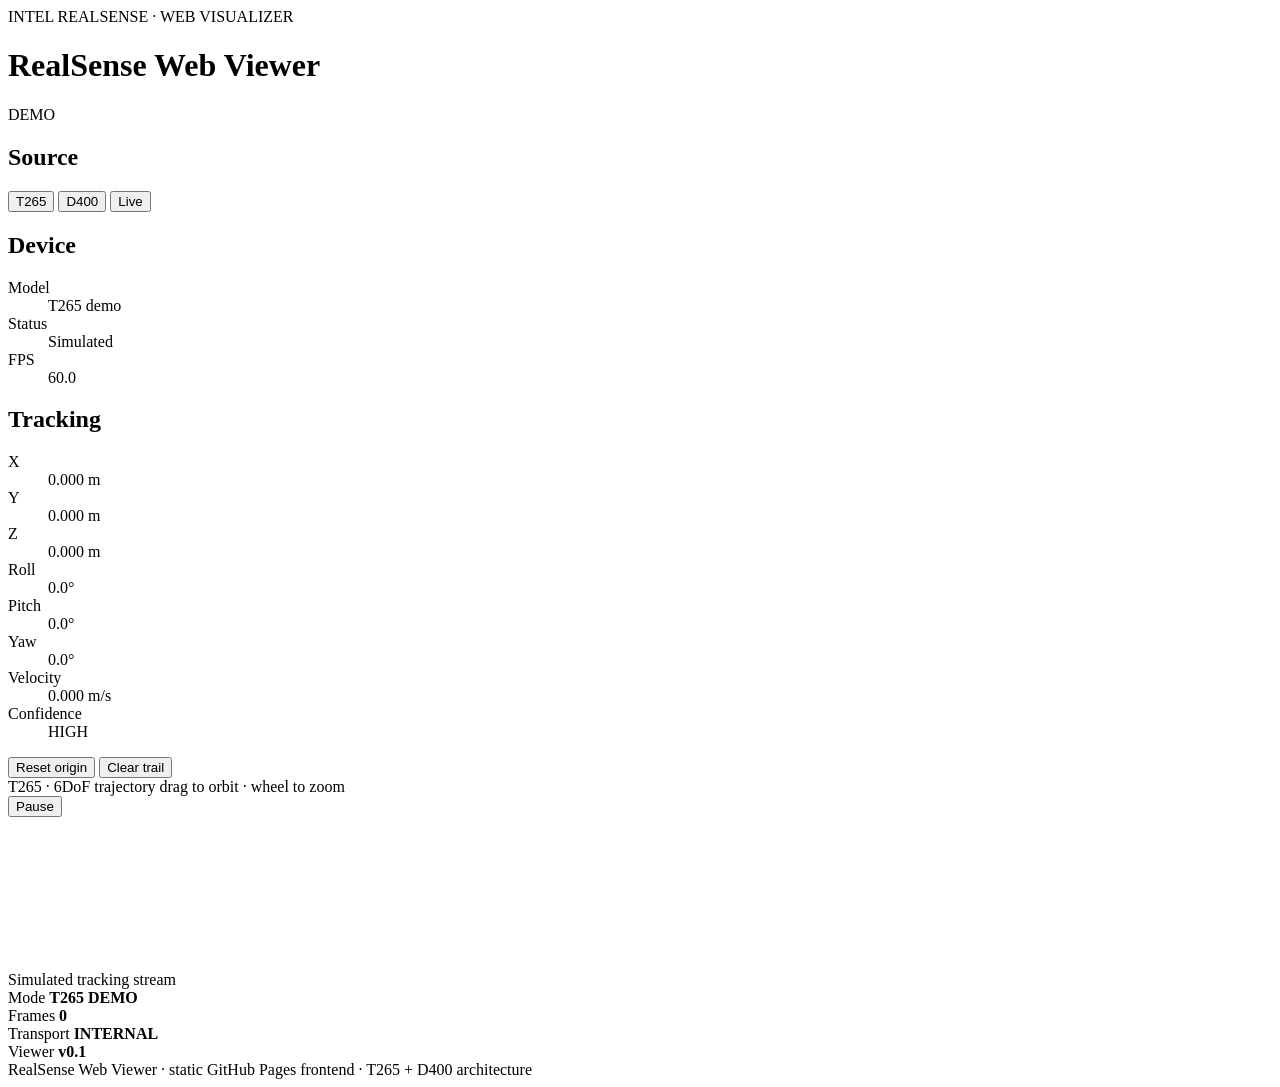
==== index.html @ c5e525b1 "Add browser viewer shell" ====
<!doctype html>
<html lang="en">
<head>
  <meta charset="utf-8" />
  <meta name="viewport" content="width=device-width, initial-scale=1" />
  <meta name="theme-color" content="#0b0f14" />
  <title>RealSense Web Viewer</title>
  <link rel="stylesheet" href="styles.css" />
</head>
<body>
  <header class="topbar">
    <div>
      <div class="eyebrow">INTEL REALSENSE · WEB VISUALIZER</div>
      <h1>RealSense Web Viewer</h1>
    </div>
    <div id="connectionBadge" class="badge badge-demo">DEMO</div>
  </header>

  <main class="layout">
    <aside class="sidebar card">
      <section>
        <h2>Source</h2>
        <div class="segmented" role="group" aria-label="Viewer mode">
          <button class="mode-button active" data-mode="t265">T265</button>
          <button class="mode-button" data-mode="d400">D400</button>
          <button class="mode-button" data-mode="live">Live</button>
        </div>
      </section>

      <section id="devicePanel">
        <h2>Device</h2>
        <dl class="readout-list">
          <div><dt>Model</dt><dd id="deviceModel">T265 demo</dd></div>
          <div><dt>Status</dt><dd id="deviceStatus">Simulated</dd></div>
          <div><dt>FPS</dt><dd id="fpsValue">60.0</dd></div>
        </dl>
      </section>

      <section id="t265Controls">
        <h2>Tracking</h2>
        <dl class="readout-list compact">
          <div><dt>X</dt><dd id="posX">0.000 m</dd></div>
          <div><dt>Y</dt><dd id="posY">0.000 m</dd></div>
          <div><dt>Z</dt><dd id="posZ">0.000 m</dd></div>
          <div><dt>Roll</dt><dd id="rollValue">0.0°</dd></div>
          <div><dt>Pitch</dt><dd id="pitchValue">0.0°</dd></div>
          <div><dt>Yaw</dt><dd id="yawValue">0.0°</dd></div>
          <div><dt>Velocity</dt><dd id="velocityValue">0.000 m/s</dd></div>
          <div><dt>Confidence</dt><dd id="confidenceValue">HIGH</dd></div>
        </dl>
        <div class="button-row">
          <button id="resetOrigin" class="secondary">Reset origin</button>
          <button id="clearTrail" class="secondary">Clear trail</button>
        </div>
      </section>

      <section id="d400Controls" hidden>
        <h2>Depth</h2>
        <label class="field-label" for="depthRange">Display range <span id="depthRangeLabel">4.0 m</span></label>
        <input id="depthRange" type="range" min="1" max="10" step="0.1" value="4" />
        <dl class="readout-list compact">
          <div><dt>Probe X</dt><dd id="probeX">—</dd></div>
          <div><dt>Probe Y</dt><dd id="probeY">—</dd></div>
          <div><dt>Depth</dt><dd id="probeDepth">—</dd></div>
        </dl>
      </section>

      <section id="liveControls" hidden>
        <h2>Live bridge</h2>
        <label class="field-label" for="bridgeUrl">WebSocket endpoint</label>
        <input id="bridgeUrl" class="text-input" type="text" value="ws://127.0.0.1:8765" spellcheck="false" />
        <button id="connectBridge" class="primary full-width">Connect</button>
        <p id="bridgeHint" class="hint">The native bridge is not part of v0.1 yet. This frontend already accepts the documented pose/depth messages.</p>
      </section>
    </aside>

    <section class="workspace">
      <div class="card viewer-card">
        <div class="viewer-header">
          <div>
            <span id="viewerTitle">T265 · 6DoF trajectory</span>
            <span id="viewerSubtitle" class="muted">drag to orbit · wheel to zoom</span>
          </div>
          <button id="pauseButton" class="secondary small">Pause</button>
        </div>
        <div class="canvas-shell">
          <canvas id="viewerCanvas"></canvas>
          <div id="canvasOverlay" class="canvas-overlay">
            <span class="dot live-dot"></span>
            <span id="overlayText">Simulated tracking stream</span>
          </div>
        </div>
      </div>

      <div class="card status-card">
        <div>
          <span class="status-label">Mode</span>
          <strong id="statusMode">T265 DEMO</strong>
        </div>
        <div>
          <span class="status-label">Frames</span>
          <strong id="frameCount">0</strong>
        </div>
        <div>
          <span class="status-label">Transport</span>
          <strong id="transportValue">INTERNAL</strong>
        </div>
        <div>
          <span class="status-label">Viewer</span>
          <strong>v0.1</strong>
        </div>
      </div>
    </section>
  </main>

  <footer>
    RealSense Web Viewer · static GitHub Pages frontend · T265 + D400 architecture
  </footer>

  <script type="module" src="src/main.js"></script>
</body>
</html>
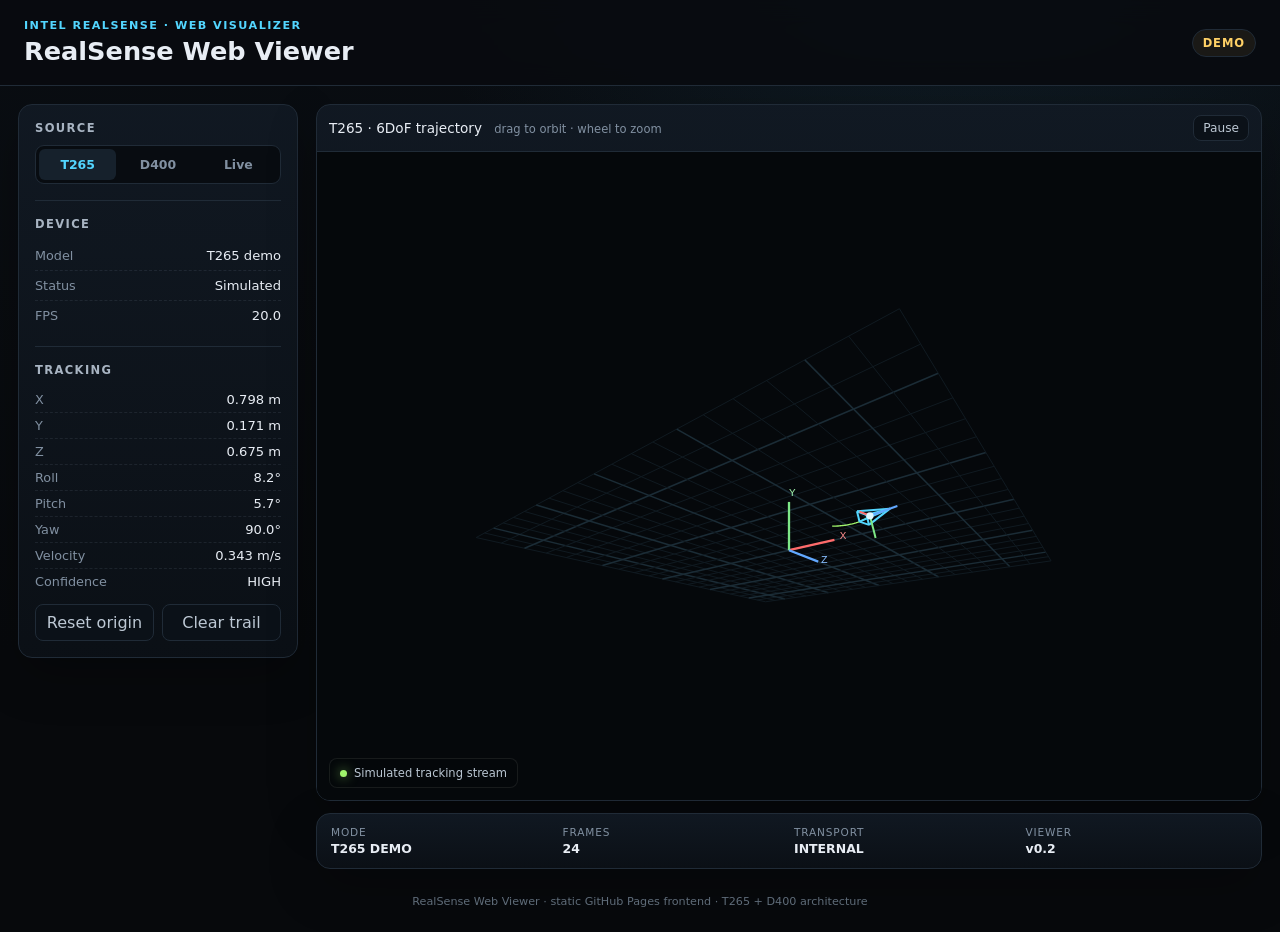
==== commit a10ea395: "Load direct browser depth module" ====
--- a/index.html
+++ b/index.html
@@ -107,7 +107,7 @@
         </div>
         <div>
           <span class="status-label">Viewer</span>
-          <strong>v0.1</strong>
+          <strong>v0.2</strong>
         </div>
       </div>
     </section>
@@ -118,5 +118,6 @@
   </footer>
 
   <script type="module" src="src/main.js"></script>
+  <script type="module" src="src/browser-depth.js"></script>
 </body>
 </html>
--- a/styles.css
+++ b/styles.css
@@ -0,0 +1,242 @@
+:root {
+  color-scheme: dark;
+  font-family: Inter, ui-sans-serif, system-ui, -apple-system, BlinkMacSystemFont, "Segoe UI", sans-serif;
+  background: #080b0f;
+  color: #e8edf4;
+  --bg: #080b0f;
+  --panel: #0d1218;
+  --panel-2: #111923;
+  --border: #202b37;
+  --muted: #8190a1;
+  --text: #e8edf4;
+  --accent: #53d6ff;
+  --accent-2: #9ff36b;
+  --warning: #ffd166;
+}
+
+* { box-sizing: border-box; }
+
+body {
+  margin: 0;
+  min-height: 100vh;
+  background:
+    radial-gradient(circle at 75% -20%, rgba(42, 100, 129, 0.22), transparent 36rem),
+    linear-gradient(180deg, #0a0e13, #07090c 70%);
+}
+
+button, input { font: inherit; }
+button { color: inherit; }
+
+.topbar {
+  min-height: 86px;
+  padding: 18px 24px;
+  display: flex;
+  justify-content: space-between;
+  align-items: center;
+  border-bottom: 1px solid var(--border);
+  background: rgba(8, 11, 15, 0.88);
+  backdrop-filter: blur(12px);
+  position: sticky;
+  top: 0;
+  z-index: 5;
+}
+
+.eyebrow {
+  color: var(--accent);
+  letter-spacing: 0.13em;
+  font-size: 0.7rem;
+  font-weight: 800;
+  margin-bottom: 4px;
+}
+
+h1 { margin: 0; font-size: clamp(1.25rem, 2vw, 1.8rem); }
+h2 {
+  margin: 0 0 10px;
+  font-size: 0.72rem;
+  letter-spacing: 0.12em;
+  text-transform: uppercase;
+  color: #a8b4c2;
+}
+
+.badge {
+  padding: 6px 10px;
+  border: 1px solid var(--border);
+  border-radius: 999px;
+  font-size: 0.72rem;
+  letter-spacing: 0.08em;
+  font-weight: 800;
+}
+.badge-demo { color: var(--warning); background: rgba(255, 209, 102, 0.07); }
+.badge-live { color: var(--accent-2); background: rgba(159, 243, 107, 0.07); }
+.badge-error { color: #ff7b7b; background: rgba(255, 80, 80, 0.08); }
+
+.layout {
+  max-width: 1480px;
+  margin: 0 auto;
+  padding: 18px;
+  display: grid;
+  grid-template-columns: 280px minmax(0, 1fr);
+  gap: 18px;
+}
+
+.card {
+  border: 1px solid var(--border);
+  border-radius: 14px;
+  background: linear-gradient(180deg, rgba(17, 25, 35, 0.94), rgba(11, 16, 22, 0.96));
+  box-shadow: 0 18px 50px rgba(0, 0, 0, 0.24);
+}
+
+.sidebar {
+  padding: 16px;
+  align-self: start;
+}
+.sidebar section + section {
+  border-top: 1px solid var(--border);
+  margin-top: 16px;
+  padding-top: 16px;
+}
+
+.segmented {
+  display: grid;
+  grid-template-columns: repeat(3, 1fr);
+  border: 1px solid var(--border);
+  border-radius: 9px;
+  padding: 3px;
+  gap: 3px;
+  background: #080c11;
+}
+.segmented button {
+  border: 0;
+  border-radius: 6px;
+  padding: 8px 4px;
+  background: transparent;
+  cursor: pointer;
+  color: var(--muted);
+  font-size: 0.78rem;
+  font-weight: 700;
+}
+.segmented button.active {
+  background: #16212c;
+  color: var(--accent);
+}
+
+.readout-list { margin: 0; }
+.readout-list > div {
+  display: flex;
+  justify-content: space-between;
+  gap: 10px;
+  padding: 7px 0;
+  border-bottom: 1px dashed rgba(129, 144, 161, 0.14);
+}
+.readout-list > div:last-child { border-bottom: 0; }
+dt { color: var(--muted); font-size: 0.8rem; }
+dd { margin: 0; font-variant-numeric: tabular-nums; font-size: 0.82rem; }
+.compact > div { padding: 5px 0; }
+
+.button-row { display: grid; grid-template-columns: 1fr 1fr; gap: 8px; margin-top: 10px; }
+button.primary, button.secondary {
+  border-radius: 8px;
+  padding: 8px 10px;
+  cursor: pointer;
+}
+button.primary {
+  border: 1px solid rgba(83, 214, 255, 0.45);
+  background: rgba(83, 214, 255, 0.11);
+  color: #bfefff;
+}
+button.secondary {
+  border: 1px solid var(--border);
+  background: #0b1118;
+  color: #bdc8d4;
+}
+button.small { padding: 5px 9px; font-size: 0.76rem; }
+.full-width { width: 100%; margin-top: 8px; }
+
+.field-label { display: block; font-size: 0.76rem; color: var(--muted); margin-bottom: 7px; }
+input[type="range"] { width: 100%; accent-color: var(--accent); }
+.text-input {
+  width: 100%;
+  color: #dbe8f5;
+  background: #080d12;
+  border: 1px solid var(--border);
+  border-radius: 7px;
+  padding: 8px;
+  font-family: ui-monospace, SFMono-Regular, Menlo, Consolas, monospace;
+  font-size: 0.72rem;
+}
+.hint { color: var(--muted); font-size: 0.72rem; line-height: 1.45; }
+
+.workspace { min-width: 0; display: grid; gap: 12px; }
+.viewer-card { overflow: hidden; }
+.viewer-header {
+  min-height: 46px;
+  display: flex;
+  align-items: center;
+  justify-content: space-between;
+  padding: 10px 12px;
+  border-bottom: 1px solid var(--border);
+  font-size: 0.85rem;
+}
+.muted { color: var(--muted); margin-left: 8px; font-size: 0.72rem; }
+.canvas-shell {
+  position: relative;
+  min-height: 620px;
+  height: min(72vh, 820px);
+  background: #05080b;
+}
+#viewerCanvas {
+  display: block;
+  width: 100%;
+  height: 100%;
+  cursor: grab;
+}
+#viewerCanvas:active { cursor: grabbing; }
+.canvas-overlay {
+  position: absolute;
+  left: 12px;
+  bottom: 12px;
+  display: inline-flex;
+  align-items: center;
+  gap: 7px;
+  padding: 7px 10px;
+  border-radius: 8px;
+  border: 1px solid rgba(255,255,255,0.08);
+  background: rgba(5, 8, 11, 0.72);
+  color: #b9c5d1;
+  font-size: 0.72rem;
+  pointer-events: none;
+}
+.dot { width: 7px; height: 7px; border-radius: 50%; display: inline-block; }
+.live-dot { background: var(--accent-2); box-shadow: 0 0 12px rgba(159, 243, 107, 0.7); }
+
+.status-card {
+  display: grid;
+  grid-template-columns: repeat(4, 1fr);
+  padding: 12px 14px;
+  gap: 10px;
+}
+.status-card > div { display: flex; flex-direction: column; gap: 3px; }
+.status-label { font-size: 0.66rem; letter-spacing: 0.08em; color: var(--muted); text-transform: uppercase; }
+.status-card strong { font-size: 0.78rem; font-variant-numeric: tabular-nums; }
+
+footer {
+  color: #5f6c79;
+  font-size: 0.7rem;
+  text-align: center;
+  padding: 8px 18px 24px;
+}
+
+@media (max-width: 900px) {
+  .layout { grid-template-columns: 1fr; }
+  .sidebar { order: 2; }
+  .workspace { order: 1; }
+  .canvas-shell { min-height: 430px; height: 58vh; }
+}
+
+@media (max-width: 560px) {
+  .topbar { padding: 14px; }
+  .layout { padding: 10px; gap: 10px; }
+  .status-card { grid-template-columns: 1fr 1fr; }
+  .canvas-shell { min-height: 360px; }
+  .muted { display: none; }
+}
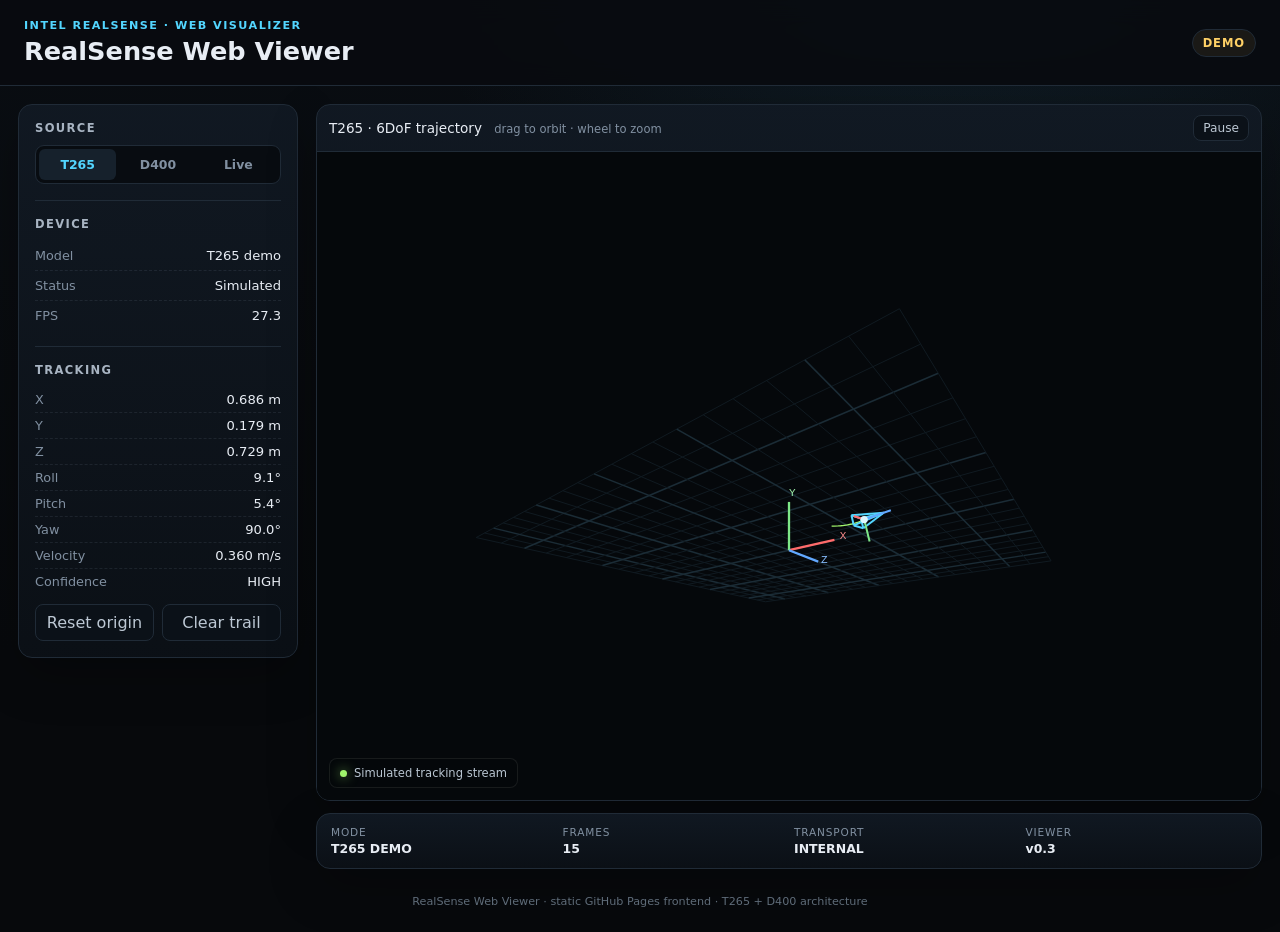
==== commit 44145520: "Load browser point cloud module" ====
--- a/index.html
+++ b/index.html
@@ -107,7 +107,7 @@
         </div>
         <div>
           <span class="status-label">Viewer</span>
-          <strong>v0.2</strong>
+          <strong>v0.3</strong>
         </div>
       </div>
     </section>
@@ -119,5 +119,6 @@
 
   <script type="module" src="src/main.js"></script>
   <script type="module" src="src/browser-depth.js"></script>
+  <script type="module" src="src/browser-pointcloud.js"></script>
 </body>
 </html>
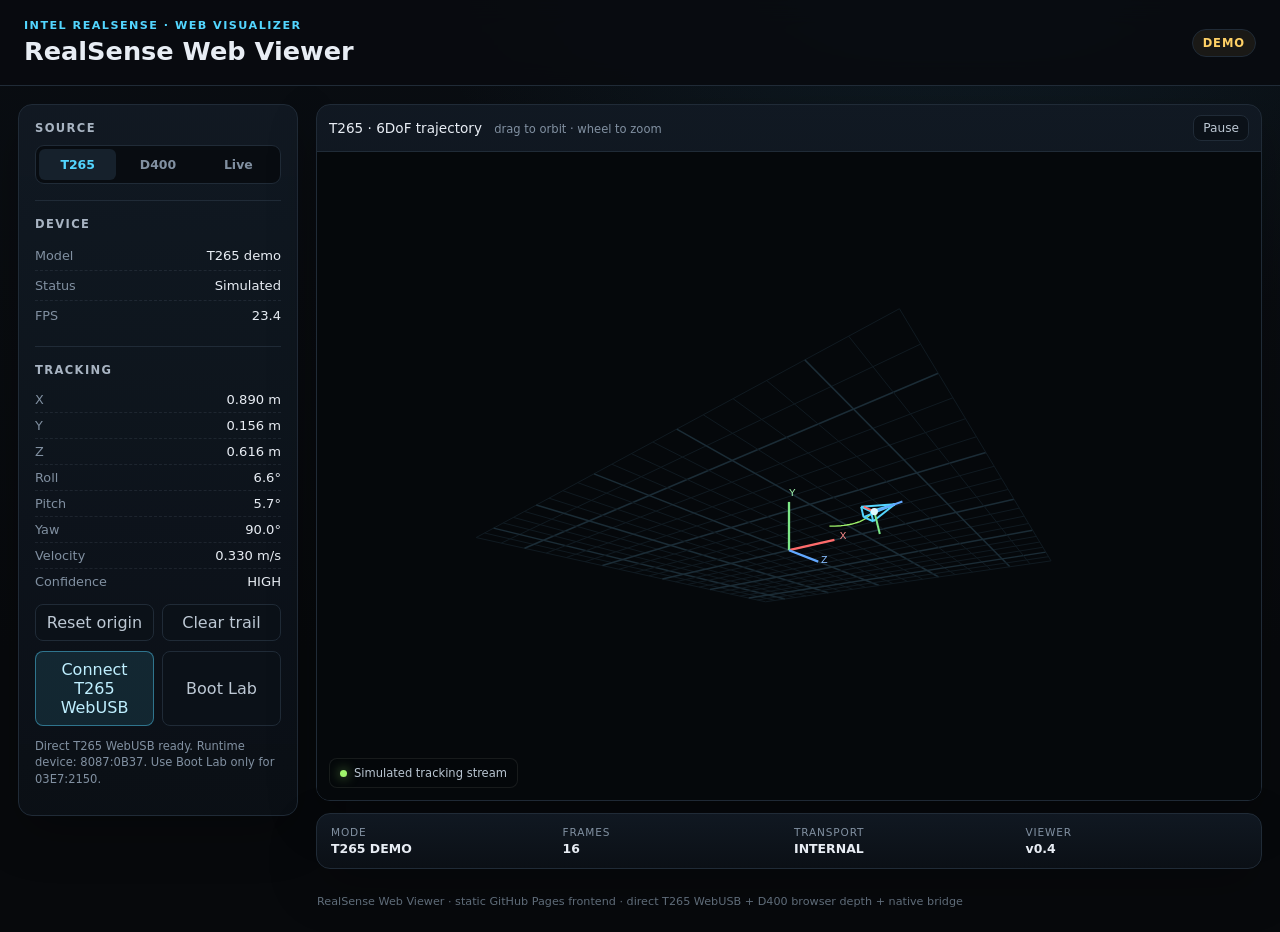
==== commit 84b5edb4: "Expose direct T265 WebUSB in the main viewer" ====
--- a/index.html
+++ b/index.html
@@ -52,6 +52,11 @@
           <button id="resetOrigin" class="secondary">Reset origin</button>
           <button id="clearTrail" class="secondary">Clear trail</button>
         </div>
+        <div class="button-row">
+          <button id="connectT265Webusb" class="primary">Connect T265 WebUSB</button>
+          <button id="openT265Boot" class="secondary">Boot Lab</button>
+        </div>
+        <p id="t265WebusbHint" class="hint">Direct T265 WebUSB is available in desktop Chrome/Edge. Use Boot Lab first only when the camera is in 03E7:2150 boot mode.</p>
       </section>
 
       <section id="d400Controls" hidden>
@@ -70,7 +75,7 @@
         <label class="field-label" for="bridgeUrl">WebSocket endpoint</label>
         <input id="bridgeUrl" class="text-input" type="text" value="ws://127.0.0.1:8765" spellcheck="false" />
         <button id="connectBridge" class="primary full-width">Connect</button>
-        <p id="bridgeHint" class="hint">The native bridge is not part of v0.1 yet. This frontend already accepts the documented pose/depth messages.</p>
+        <p id="bridgeHint" class="hint">Native bridge and in-browser T265 WebUSB both feed this same live pose/depth path.</p>
       </section>
     </aside>
 
@@ -107,16 +112,17 @@
         </div>
         <div>
           <span class="status-label">Viewer</span>
-          <strong>v0.3</strong>
+          <strong>v0.4</strong>
         </div>
       </div>
     </section>
   </main>
 
   <footer>
-    RealSense Web Viewer · static GitHub Pages frontend · T265 + D400 architecture
+    RealSense Web Viewer · static GitHub Pages frontend · direct T265 WebUSB + D400 browser depth + native bridge
   </footer>
 
+  <script src="src/t265-direct.js"></script>
   <script type="module" src="src/main.js"></script>
   <script type="module" src="src/browser-depth.js"></script>
   <script type="module" src="src/browser-pointcloud.js"></script>
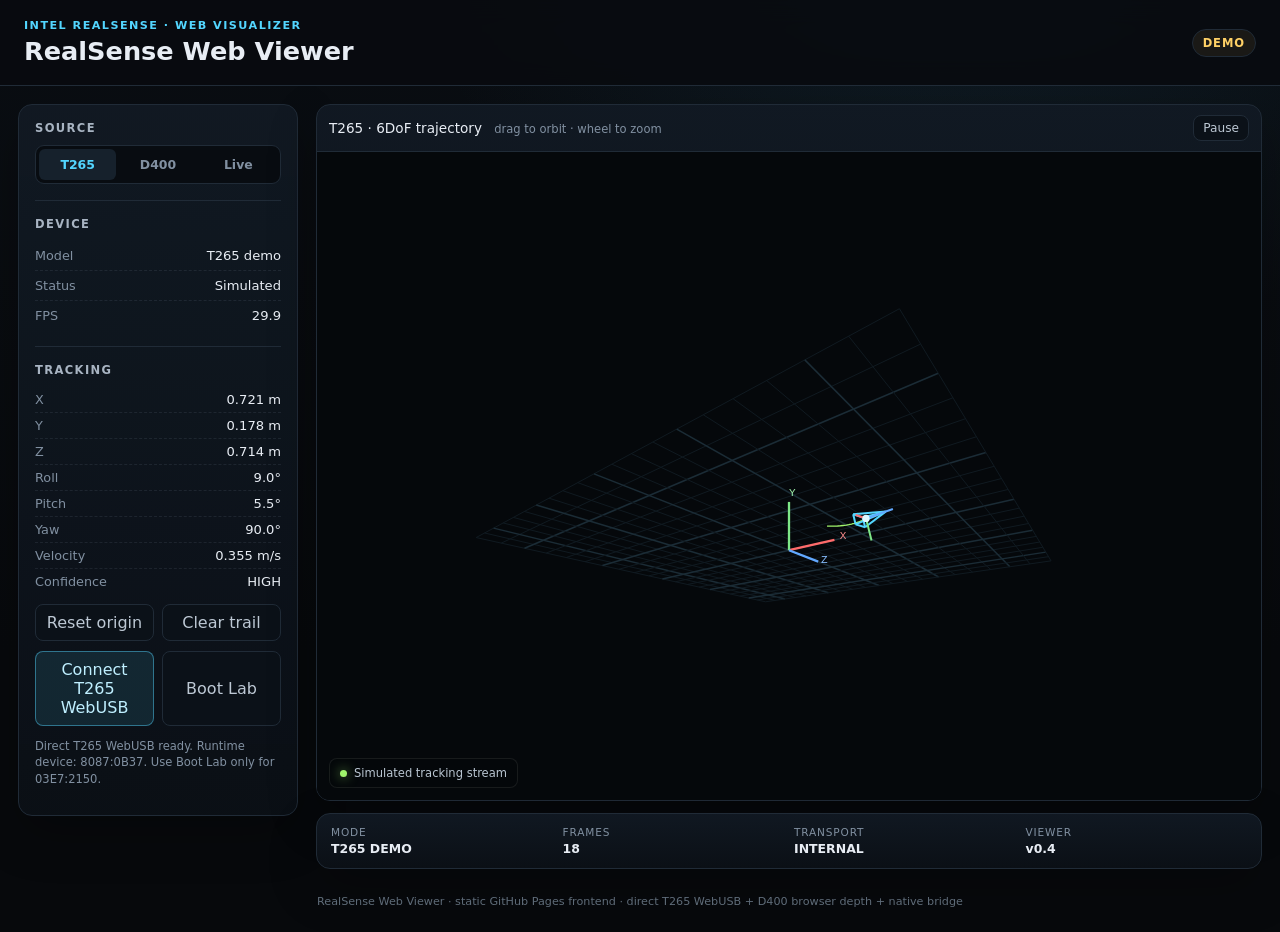
==== commit ab8d8c36: "Load T265 auto-boot helper before runtime transport" ====
--- a/index.html
+++ b/index.html
@@ -56,7 +56,7 @@
           <button id="connectT265Webusb" class="primary">Connect T265 WebUSB</button>
           <button id="openT265Boot" class="secondary">Boot Lab</button>
         </div>
-        <p id="t265WebusbHint" class="hint">Direct T265 WebUSB is available in desktop Chrome/Edge. Use Boot Lab first only when the camera is in 03E7:2150 boot mode.</p>
+        <p id="t265WebusbHint" class="hint">Direct T265 WebUSB supports both 03E7:2150 boot mode and 8087:0B37 runtime mode. Boot Lab remains available for diagnostics.</p>
       </section>
 
       <section id="d400Controls" hidden>
@@ -122,6 +122,7 @@
     RealSense Web Viewer · static GitHub Pages frontend · direct T265 WebUSB + D400 browser depth + native bridge
   </footer>
 
+  <script src="src/t265-autoboot.js"></script>
   <script src="src/t265-direct.js"></script>
   <script type="module" src="src/main.js"></script>
   <script type="module" src="src/browser-depth.js"></script>
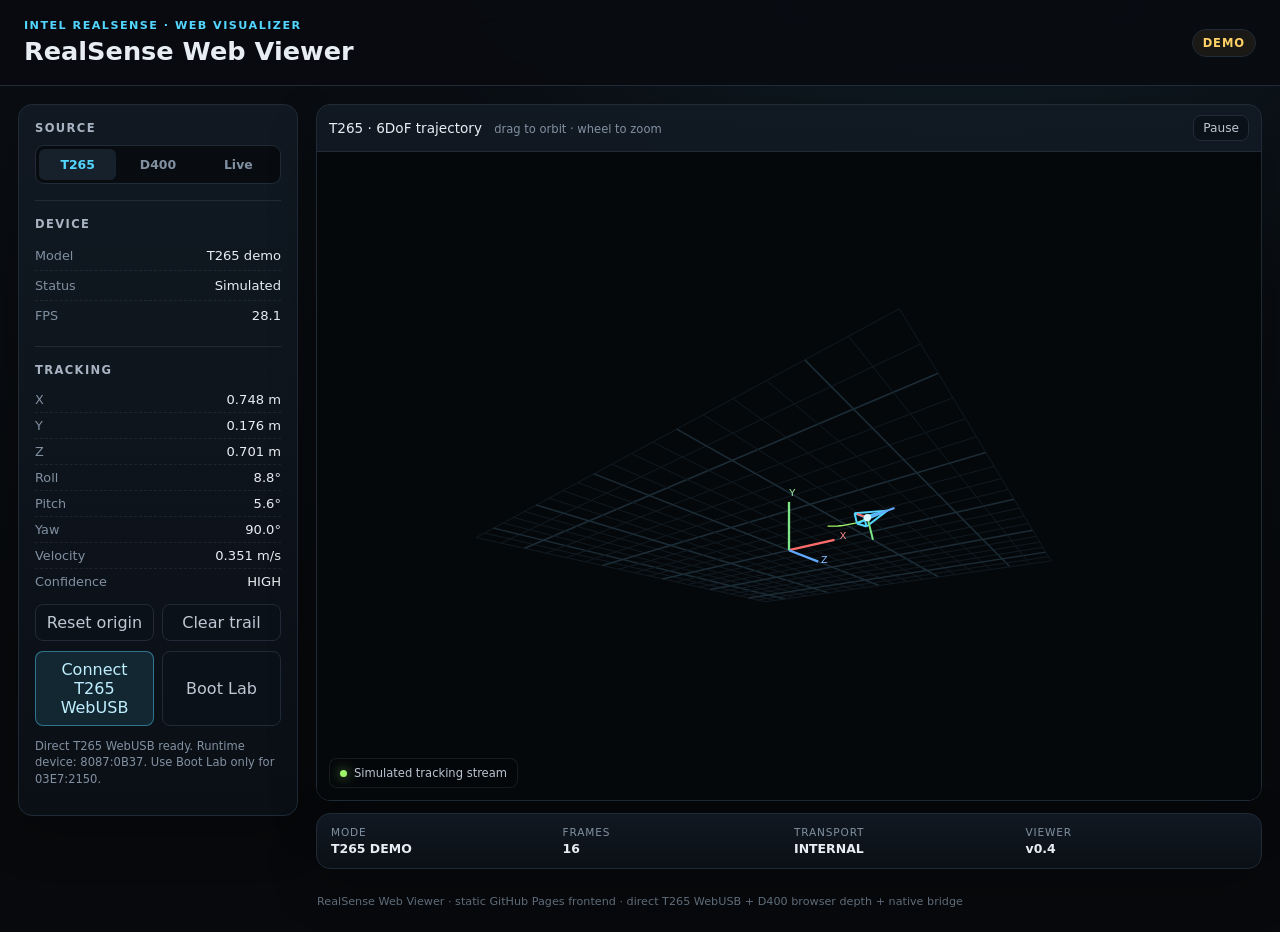
==== commit 60f1b38f: "Load Intel-relay T265 auto-boot helper" ====
--- a/index.html
+++ b/index.html
@@ -122,7 +122,7 @@
     RealSense Web Viewer · static GitHub Pages frontend · direct T265 WebUSB + D400 browser depth + native bridge
   </footer>
 
-  <script src="src/t265-autoboot.js"></script>
+  <script src="src/t265-autoboot-relay.js"></script>
   <script src="src/t265-direct.js"></script>
   <script type="module" src="src/main.js"></script>
   <script type="module" src="src/browser-depth.js"></script>
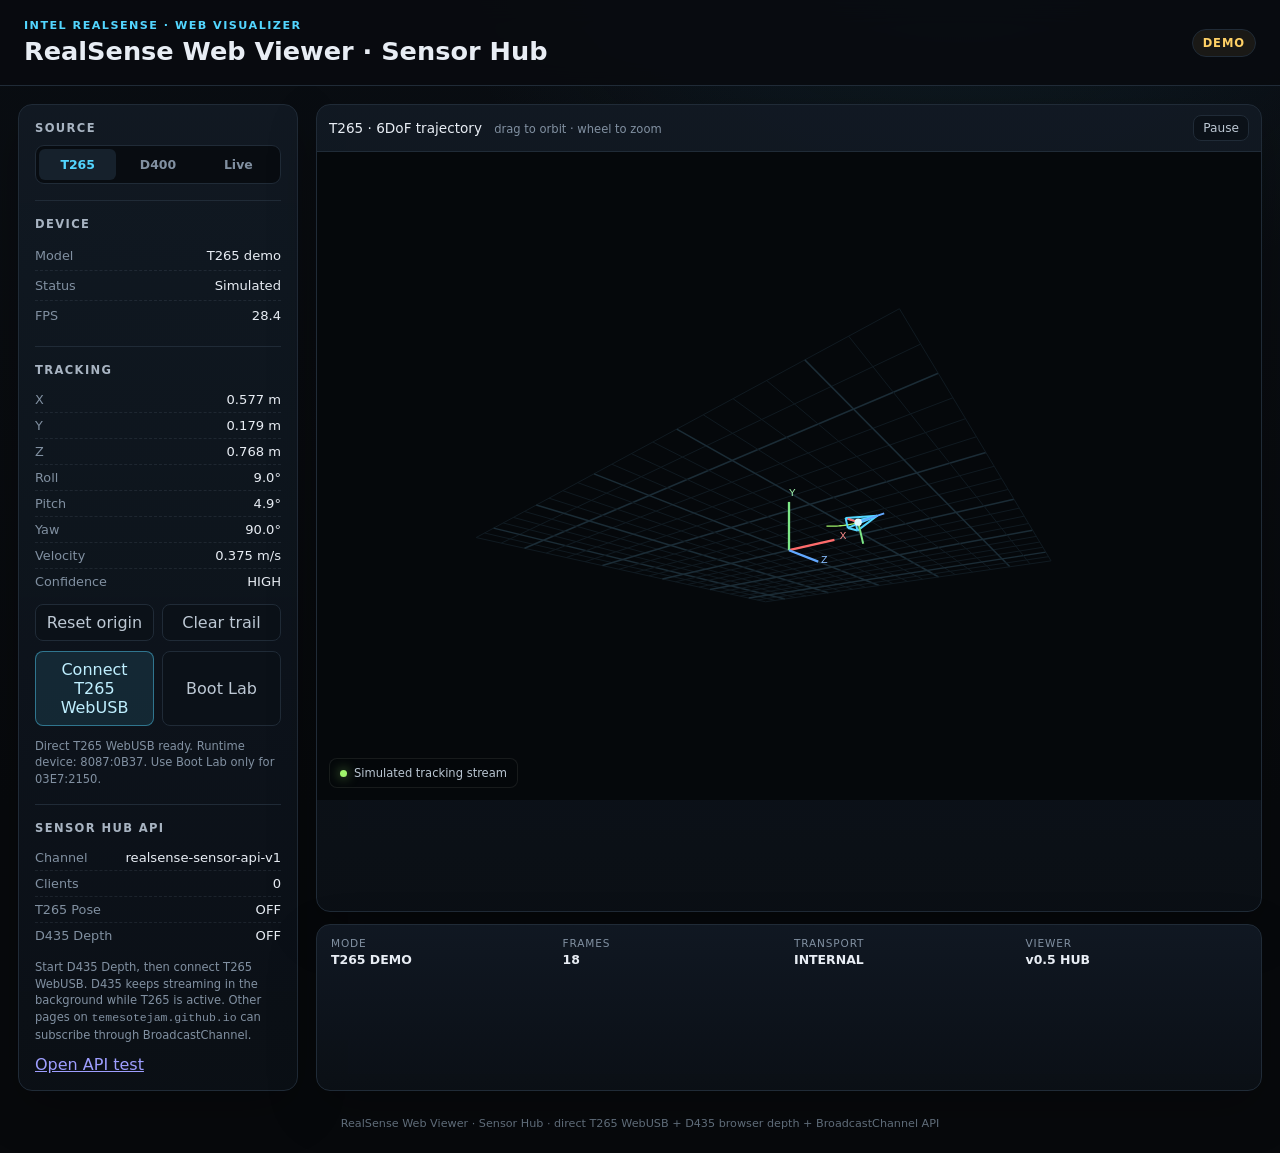
==== commit a2d93406: "Add Sensor Hub API status panel" ====
--- a/index.html
+++ b/index.html
@@ -11,7 +11,7 @@
   <header class="topbar">
     <div>
       <div class="eyebrow">INTEL REALSENSE · WEB VISUALIZER</div>
-      <h1>RealSense Web Viewer</h1>
+      <h1>RealSense Web Viewer · Sensor Hub</h1>
     </div>
     <div id="connectionBadge" class="badge badge-demo">DEMO</div>
   </header>
@@ -77,6 +77,20 @@
         <button id="connectBridge" class="primary full-width">Connect</button>
         <p id="bridgeHint" class="hint">Native bridge and in-browser T265 WebUSB both feed this same live pose/depth path.</p>
       </section>
+      <section id="sensorHubPanel">
+        <h2>Sensor Hub API</h2>
+        <dl class="readout-list compact">
+          <div><dt>Channel</dt><dd id="hubChannel">realsense-sensor-api-v1</dd></div>
+          <div><dt>Clients</dt><dd id="hubClients">0</dd></div>
+          <div><dt>T265 Pose</dt><dd id="hubT265">OFF</dd></div>
+          <div><dt>D435 Depth</dt><dd id="hubDepth">OFF</dd></div>
+        </dl>
+        <p class="hint">Start D435 Depth, then connect T265 WebUSB. D435 keeps streaming in the background while T265 is active. Other pages on <code>temesotejam.github.io</code> can subscribe through BroadcastChannel.</p>
+        <div class="button-row">
+          <a class="button secondary" href="./sensor-api-test.html" target="_blank" rel="noopener">Open API test</a>
+        </div>
+      </section>
+
     </aside>
 
     <section class="workspace">
@@ -112,14 +126,14 @@
         </div>
         <div>
           <span class="status-label">Viewer</span>
-          <strong>v0.4</strong>
+          <strong>v0.5 HUB</strong>
         </div>
       </div>
     </section>
   </main>
 
   <footer>
-    RealSense Web Viewer · static GitHub Pages frontend · direct T265 WebUSB + D400 browser depth + native bridge
+    RealSense Web Viewer · Sensor Hub · direct T265 WebUSB + D435 browser depth + BroadcastChannel API
   </footer>
 
   <script src="src/t265-autoboot-relay.js"></script>
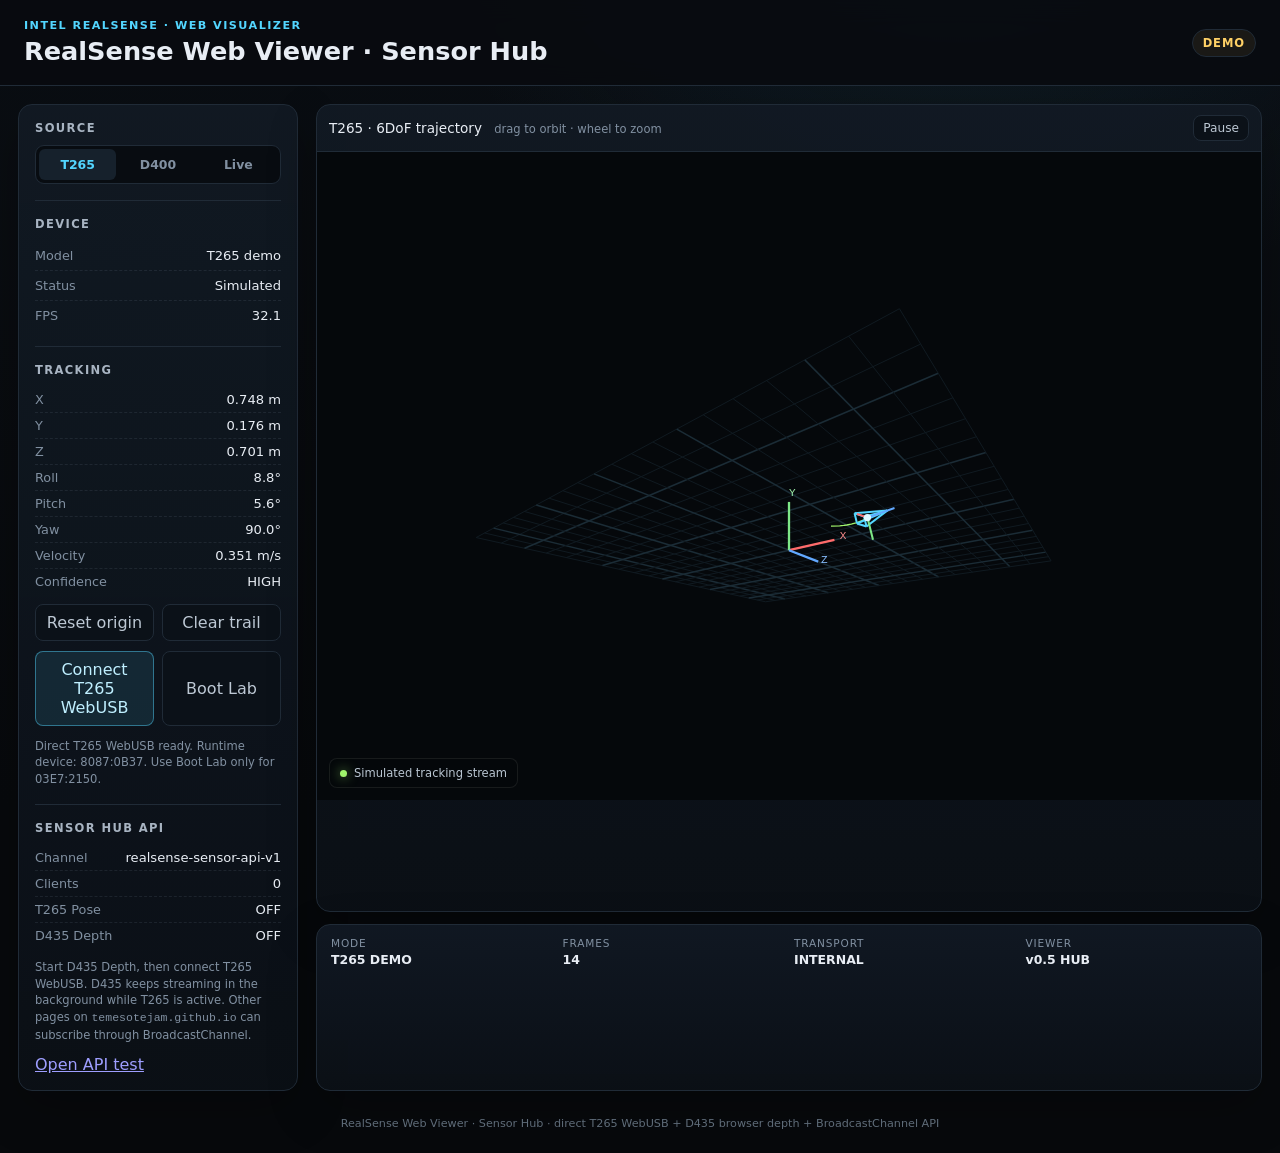
==== commit 972101e7: "Cache-bust Viewer orientation build 20260925.7" ====
--- a/index.html
+++ b/index.html
@@ -136,10 +136,10 @@
     RealSense Web Viewer · Sensor Hub · direct T265 WebUSB + D435 browser depth + BroadcastChannel API
   </footer>
 
-  <script src="src/t265-autoboot-relay.js"></script>
-  <script src="src/t265-direct.js"></script>
-  <script type="module" src="src/main.js"></script>
-  <script type="module" src="src/browser-depth.js"></script>
-  <script type="module" src="src/browser-pointcloud.js"></script>
+  <script src="src/t265-autoboot-relay.js?v=20260925.7"></script>
+  <script src="src/t265-direct.js?v=20260925.7"></script>
+  <script type="module" src="src/main.js?v=20260925.7"></script>
+  <script type="module" src="src/browser-depth.js?v=20260925.7"></script>
+  <script type="module" src="src/browser-pointcloud.js?v=20260925.7"></script>
 </body>
 </html>
